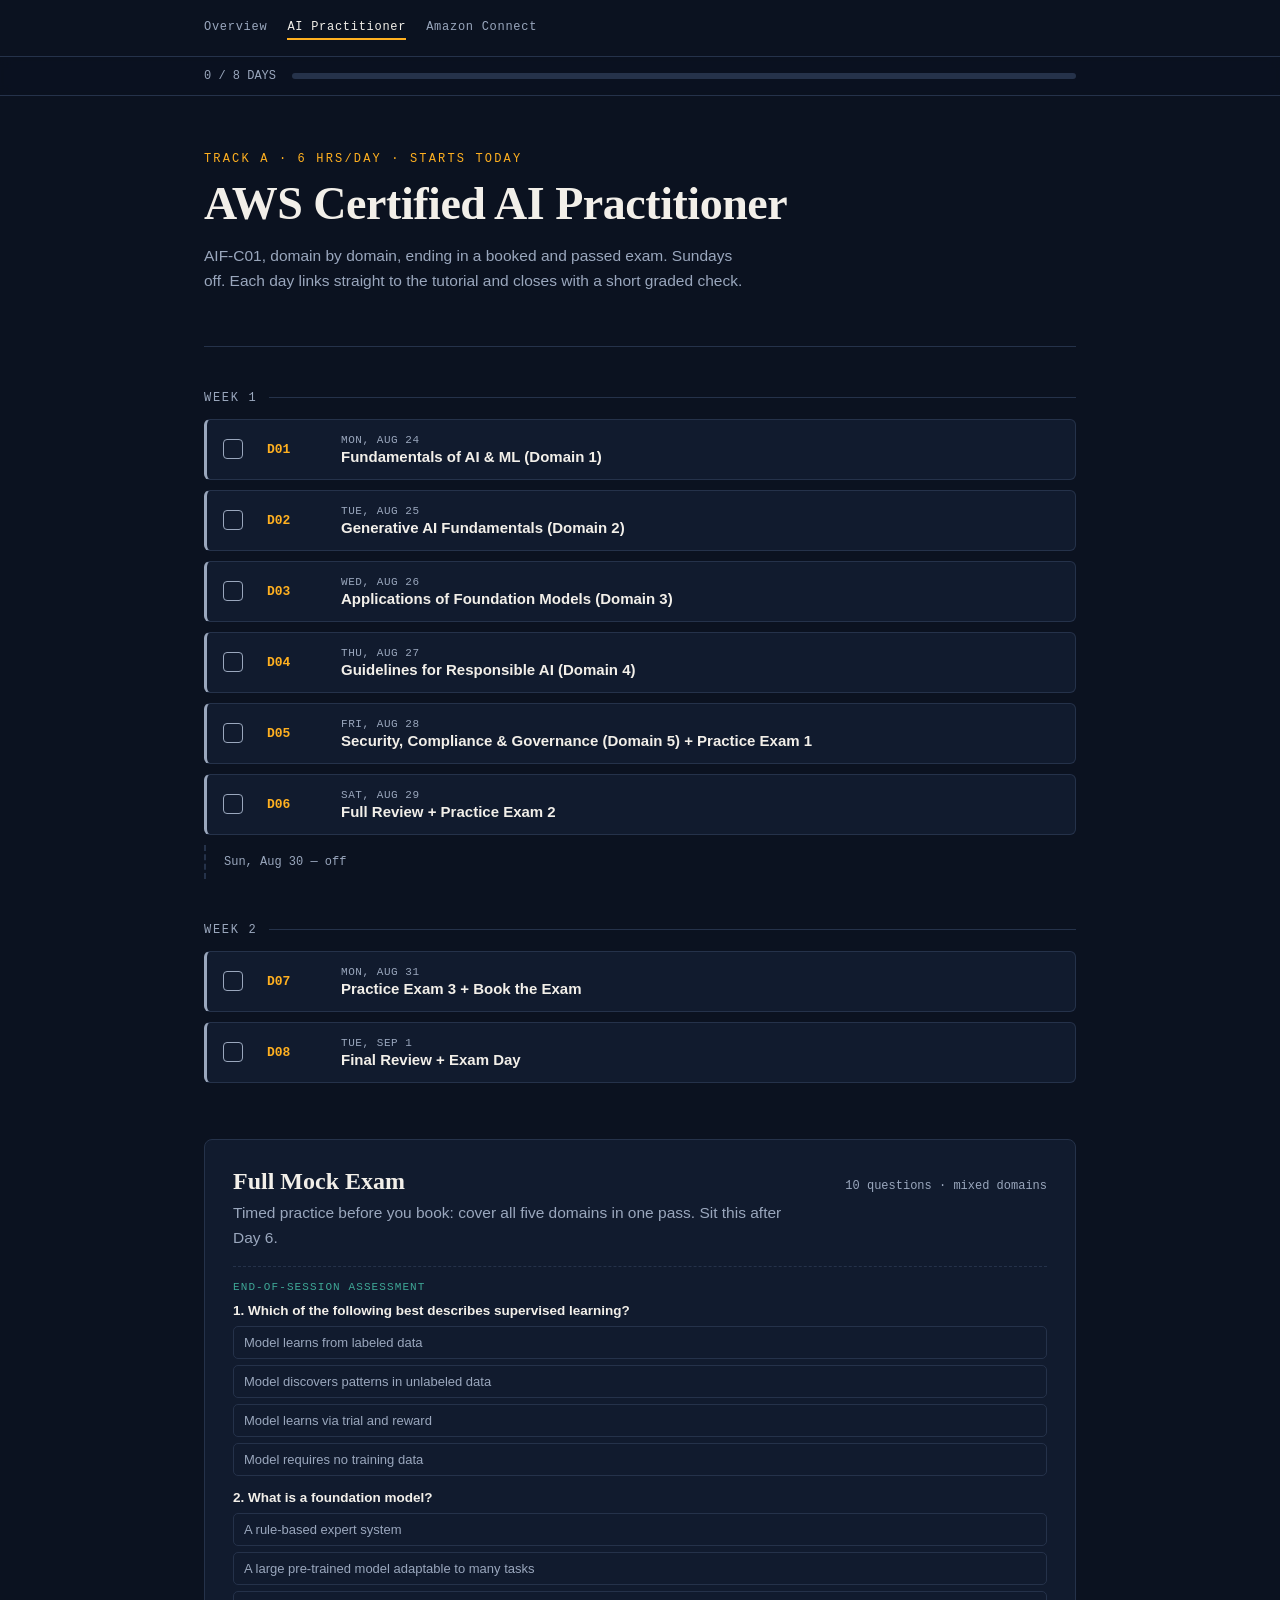
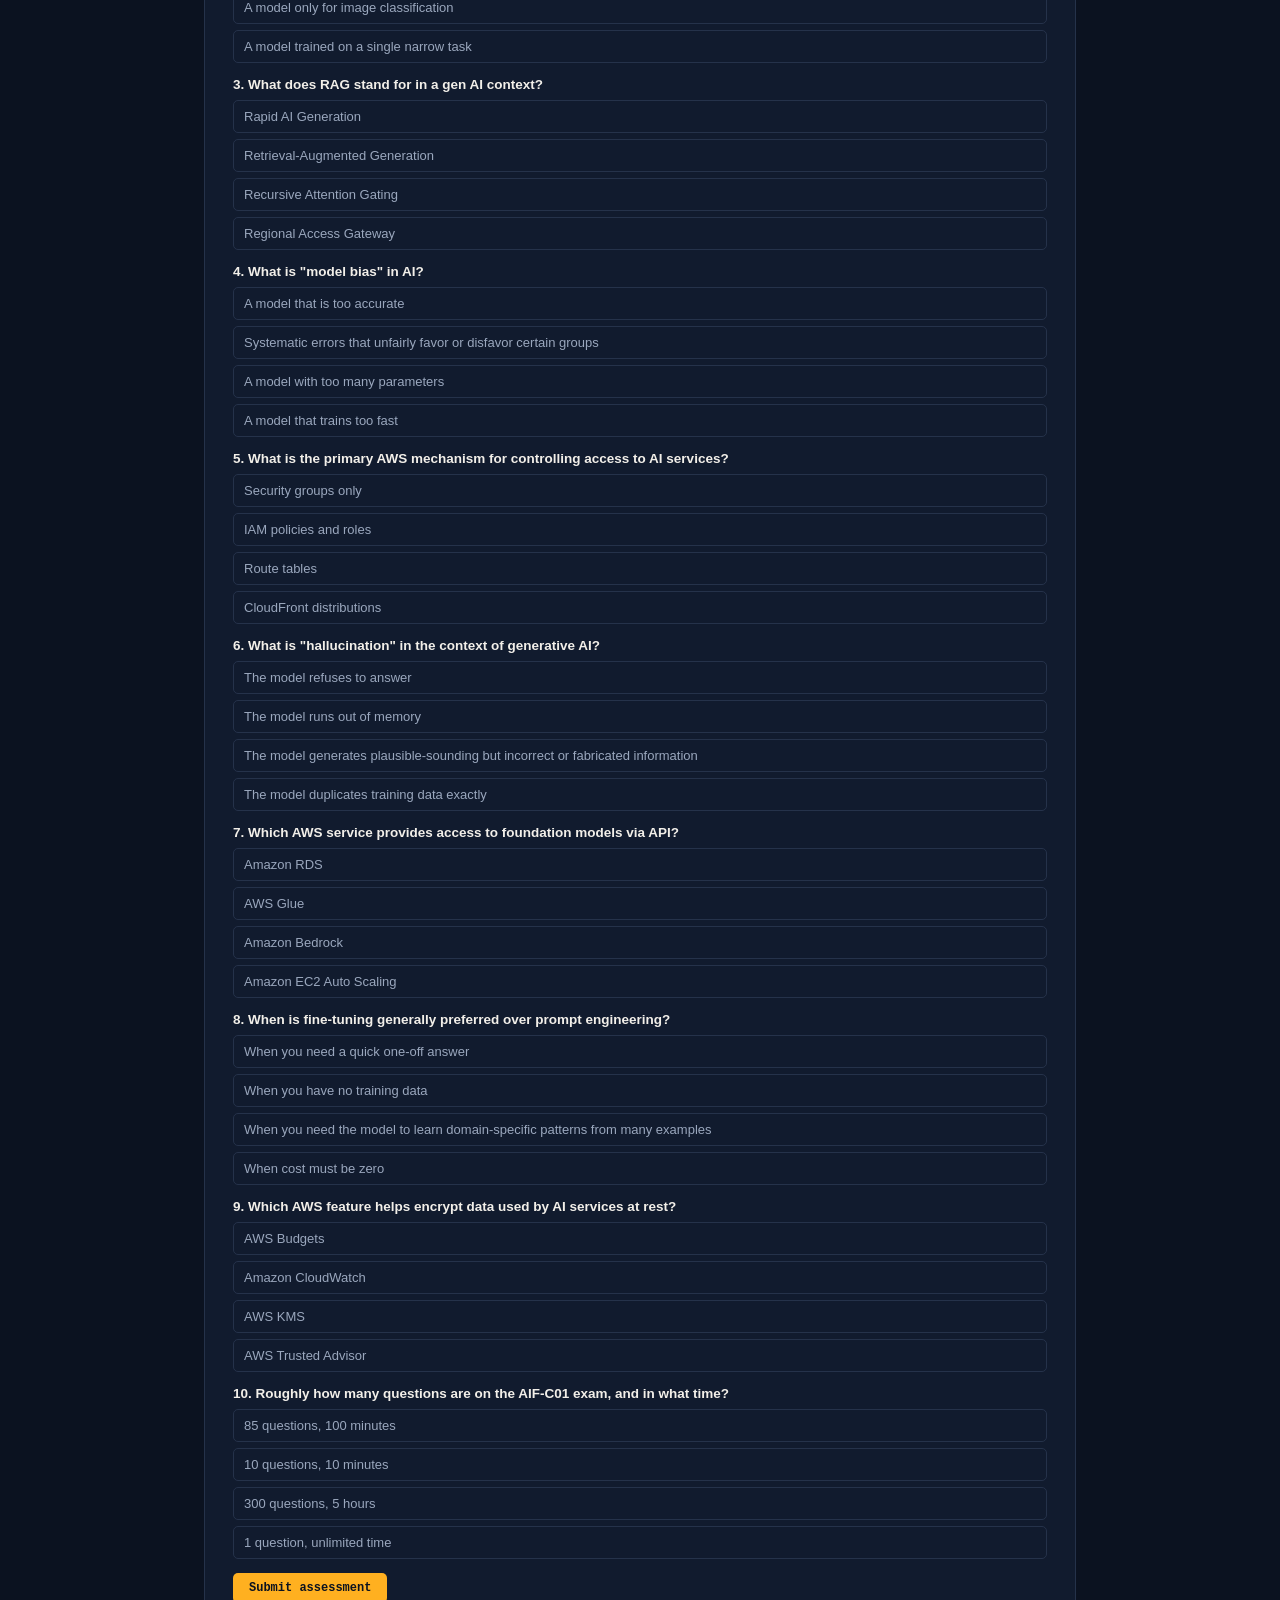
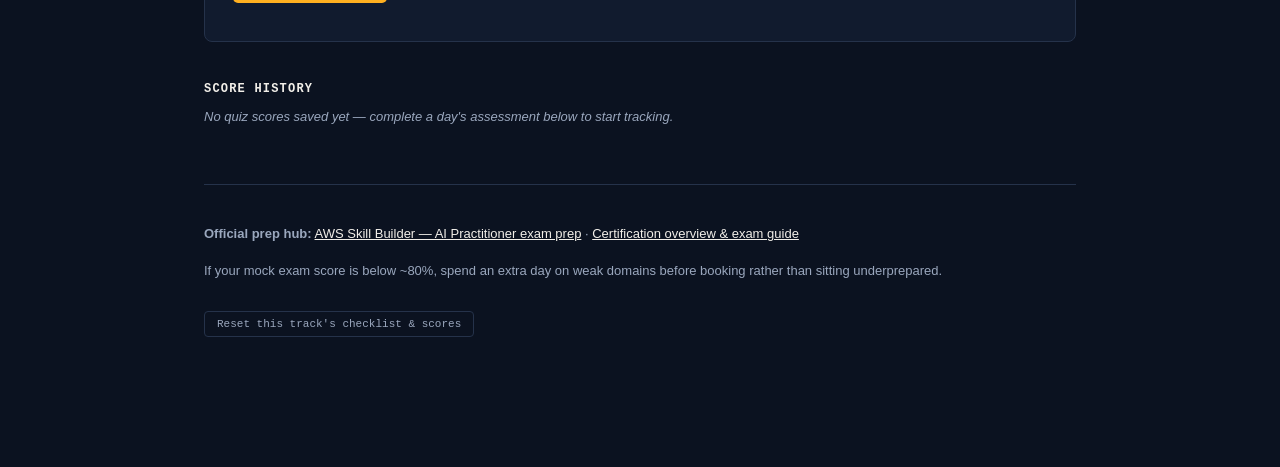
==== ai-practitioner.html @ 24ed1d37 "Add files via upload" ====
<!DOCTYPE html>
<html lang="en">
<head>
<meta charset="UTF-8">
<meta name="viewport" content="width=device-width, initial-scale=1.0">
<title>AWS AI Practitioner Track — Cert Flight Plan</title>
<link rel="stylesheet" href="styles.css">
</head>
<body>
<nav class="top"><div class="nav-inner">
  <a href="index.html">Overview</a>
  <a href="ai-practitioner.html" class="active">AI Practitioner</a>
  <a href="connect.html">Amazon Connect</a>
</div></nav>

<div class="progress-rail"><div class="progress-inner">
  <span class="progress-label" id="progressLabel">0 / 8 DAYS</span>
  <div class="progress-track"><div class="progress-fill" id="progressFill"></div></div>
</div></div>

<div class="wrap">
  <header>
    <p class="eyebrow">Track A · 6 hrs/day · Starts today</p>
    <h1>AWS Certified AI Practitioner</h1>
    <p class="sub">AIF-C01, domain by domain, ending in a booked and passed exam. Sundays off. Each day links straight to the tutorial and closes with a short graded check.</p>
  </header>

  <div id="days"></div>

  <div class="mock-section">
    <div class="mock-head">
      <h2>Full Mock Exam</h2>
      <span class="mock-meta">10 questions · mixed domains</span>
    </div>
    <p class="sub" style="margin-bottom:0;">Timed practice before you book: cover all five domains in one pass. Sit this after Day 6.</p>
    <div id="mockQuiz"></div>
  </div>

  <div class="score-history">
    <h3>Score history</h3>
    <div id="scoreHistory"></div>
  </div>

  <footer>
    <p><b>Official prep hub:</b> <a href="https://skillbuilder.aws/exam-prep/ai-practitioner" target="_blank" rel="noopener">AWS Skill Builder — AI Practitioner exam prep</a> · <a href="https://aws.amazon.com/certification/certified-ai-practitioner/" target="_blank" rel="noopener">Certification overview & exam guide</a></p>
    <p>If your mock exam score is below ~80%, spend an extra day on weak domains before booking rather than sitting underprepared.</p>
    <button class="reset-btn" id="resetBtn">Reset this track's checklist &amp; scores</button>
  </footer>
</div>

<script src="app.js"></script>
<script>
const TRACK = {
  id: 'aif',
  days: [
    { n:1, week:'Week 1', date:'Mon, Aug 24', title:'Fundamentals of AI &amp; ML (Domain 1)',
      tasks:[
        '4 hrs — Domain 1: ML concepts, model types, training vs. inference, AWS AI/ML service map',
        '1 hr — Hands-on: explore Amazon SageMaker console (no training job needed yet)',
        '1 hr — Take the official diagnostic pretest to baseline weak areas'
      ],
      links:[
        {label:'Skill Builder — Exam Prep Course', url:'https://skillbuilder.aws/learn/MTFGB6VC17/exam-prep-overview-aws-certified-ai-practitioner--aifc01--english/R6VBW5VG8R'},
        {label:'Official Pretest', url:'https://skillbuilder.aws/learning-plan/3NRN71QZR2/exam-prep-plan-aws-certified-ai-practitioner-aifc01--english/FBV4STG94B'}
      ],
      quiz:[
        {q:'Which of the following best describes supervised learning?', opts:['Model learns from labeled data','Model discovers patterns in unlabeled data','Model learns via trial and reward','Model requires no training data'], correct:0},
        {q:'What is overfitting?', opts:['Model has too few parameters','Model performs well on training data but poorly on new data','Model trains too quickly','Model underperforms on all data'], correct:1},
        {q:'Which AWS service is a fully managed service to build, train, and deploy ML models?', opts:['Amazon Comprehend','Amazon Textract','Amazon SageMaker','Amazon Polly'], correct:2}
      ]
    },
    { n:2, week:'Week 1', date:'Tue, Aug 25', title:'Generative AI Fundamentals (Domain 2)',
      tasks:[
        '4 hrs — Domain 2: foundation models, prompt engineering, tokens & context windows, Amazon Bedrock',
        '1 hr — Hands-on: try prompts against a model in the Bedrock console playground',
        '1 hr — Udemy course section matching Domain 2 + embedded quiz'
      ],
      links:[
        {label:'Skill Builder — Domain 2 modules', url:'https://skillbuilder.aws/learn/MTFGB6VC17/exam-prep-overview-aws-certified-ai-practitioner--aifc01--english/R6VBW5VG8R'},
        {label:'Amazon Bedrock console', url:'https://aws.amazon.com/bedrock/'},
        {label:'Udemy — AIF-C01 course (Maarek)', url:'https://www.udemy.com/course/aws-ai-practitioner-certified/'}
      ],
      quiz:[
        {q:'What is a foundation model?', opts:['A rule-based expert system','A large pre-trained model adaptable to many tasks','A model only for image classification','A model trained on a single narrow task'], correct:1},
        {q:'Which AWS service provides access to foundation models via API?', opts:['Amazon RDS','AWS Glue','Amazon Bedrock','Amazon EC2 Auto Scaling'], correct:2},
        {q:'What does "prompt engineering" primarily involve?', opts:['Configuring network security groups','Writing training code','Crafting inputs to guide model outputs','Managing IAM roles'], correct:2}
      ]
    },
    { n:3, week:'Week 1', date:'Wed, Aug 26', title:'Applications of Foundation Models (Domain 3)',
      tasks:[
        '4 hrs — Domain 3: RAG, fine-tuning vs. prompting, Bedrock Agents & Knowledge Bases, embeddings',
        '1 hr — Hands-on: set up a simple Knowledge Base against a small doc set in Bedrock',
        '1 hr — Practice questions on Domains 1–3, review every miss'
      ],
      links:[
        {label:'Skill Builder — Domain 3 modules', url:'https://skillbuilder.aws/learn/MTFGB6VC17/exam-prep-overview-aws-certified-ai-practitioner--aifc01--english/R6VBW5VG8R'},
        {label:'Official Practice Question Set', url:'https://skillbuilder.aws/learn/4URFGY63KV/official-practice-question-set-aws-certified-ai-practitioner--aifc01--english/FVG43Y1PAX'}
      ],
      quiz:[
        {q:'What does RAG stand for in a gen AI context?', opts:['Rapid AI Generation','Retrieval-Augmented Generation','Recursive Attention Gating','Regional Access Gateway'], correct:1},
        {q:'When is fine-tuning generally preferred over prompt engineering?', opts:['When you need a quick one-off answer','When you have no training data','When you need the model to learn domain-specific patterns from many examples','When cost must be zero'], correct:2},
        {q:'In Amazon Bedrock, what is a "Knowledge Base" used for?', opts:['Storing IAM policies','Connecting a model to your own data for retrieval-augmented responses','Managing billing alerts','Hosting EC2 AMIs'], correct:1}
      ]
    },
    { n:4, week:'Week 1', date:'Thu, Aug 27', title:'Guidelines for Responsible AI (Domain 4)',
      tasks:[
        '4 hrs — Domain 4: bias, fairness, transparency, explainability, AWS responsible AI tooling',
        '1 hr — Hands-on: review a SageMaker Clarify bias report example',
        '1 hr — Practice questions on Domain 4, review every miss'
      ],
      links:[
        {label:'Skill Builder — Domain 4 modules', url:'https://skillbuilder.aws/learn/MTFGB6VC17/exam-prep-overview-aws-certified-ai-practitioner--aifc01--english/R6VBW5VG8R'},
        {label:'SageMaker Clarify overview', url:'https://aws.amazon.com/sagemaker/clarify/'}
      ],
      quiz:[
        {q:'What is "model bias" in AI?', opts:['A model that is too accurate','Systematic errors that unfairly favor or disfavor certain groups','A model with too many parameters','A model that trains too fast'], correct:1},
        {q:'Which practice helps improve AI transparency?', opts:['Hiding training data sources','Avoiding all testing','Documenting model cards and data lineage','Skipping bias audits'], correct:2},
        {q:'Which AWS tool helps detect bias in ML models?', opts:['Amazon Connect','Amazon SageMaker Clarify','AWS Direct Connect','Amazon Route 53'], correct:1}
      ]
    },
    { n:5, week:'Week 1', date:'Fri, Aug 28', title:'Security, Compliance &amp; Governance (Domain 5) + Practice Exam 1',
      tasks:[
        '3 hrs — Domain 5: IAM for AI services, data protection, model governance, compliance basics',
        '1 hr — Hands-on: review IAM policy examples scoped to Bedrock/SageMaker access',
        '2 hrs — Full-length practice exam #1, timed — review after, not during'
      ],
      links:[
        {label:'Skill Builder — Domain 5 modules', url:'https://skillbuilder.aws/learn/MTFGB6VC17/exam-prep-overview-aws-certified-ai-practitioner--aifc01--english/R6VBW5VG8R'},
        {label:'Tutorials Dojo practice exams', url:'https://tutorialsdojo.com/aws-certified-ai-practitioner-aif-c01/'}
      ],
      quiz:[
        {q:'What is the primary AWS mechanism for controlling access to AI services?', opts:['Security groups only','IAM policies and roles','Route tables','CloudFront distributions'], correct:1},
        {q:'What does "data governance" ensure in an AI system?', opts:['Data is deleted immediately after use','Data is always public','Data is accurate, secure, and used appropriately','Data bypasses encryption'], correct:2},
        {q:'Which AWS feature helps encrypt data used by AI services at rest?', opts:['AWS Budgets','Amazon CloudWatch','AWS KMS','AWS Trusted Advisor'], correct:2}
      ]
    },
    { n:6, week:'Week 1', date:'Sat, Aug 29', title:'Full Review + Practice Exam 2', offAfter:'Sun, Aug 30 — off',
      tasks:[
        '2 hrs — Review practice exam #1 in full, log every missed concept',
        '2 hrs — Re-study weak domains identified from the review',
        '2 hrs — Full-length practice exam #2, timed'
      ],
      links:[
        {label:'Tutorials Dojo practice exams', url:'https://tutorialsdojo.com/aws-certified-ai-practitioner-aif-c01/'},
        {label:'Whizlabs AIF-C01 practice tests', url:'https://www.whizlabs.com/aws-certified-ai-practitioner/'}
      ],
      quiz:[
        {q:'Which is an example of a generative AI use case?', opts:['Static website hosting','Text summarization','Simple SQL query execution','DNS resolution'], correct:1},
        {q:"What's the main benefit of using a managed foundation model service like Bedrock over self-hosting?", opts:['Guaranteed zero cost','No infrastructure to manage, pay-per-use','No need for prompts','Unlimited free training data'], correct:1},
        {q:'What is "hallucination" in the context of generative AI?', opts:['The model refuses to answer','The model runs out of memory','The model generates plausible-sounding but incorrect or fabricated information','The model duplicates training data exactly'], correct:2}
      ]
    },
    { n:7, week:'Week 2', date:'Mon, Aug 31', title:'Practice Exam 3 + Book the Exam',
      tasks:[
        '3 hrs — Full-length practice exam #3, timed — target 85%+ before booking',
        '2 hrs — Review misses, targeted flashcard review of weak domains',
        '1 hr — Book the AIF-C01 exam (testing center or online proctored) for tomorrow'
      ],
      links:[
        {label:'Schedule exam — AWS Certification Account', url:'https://aws.amazon.com/certification/certification-prep/'},
        {label:'Tutorials Dojo practice exams', url:'https://tutorialsdojo.com/aws-certified-ai-practitioner-aif-c01/'}
      ],
      quiz:[
        {q:'Roughly how many questions are on the AIF-C01 exam, and in what time?', opts:['85 questions, 100 minutes','10 questions, 10 minutes','300 questions, 5 hours','1 question, unlimited time'], correct:0},
        {q:'What passing strategy is most effective before an exam?', opts:['Skip all practice exams','Review weak domains identified from practice exams','Only study test-taking tricks','Memorize question banks verbatim'], correct:1},
        {q:'Which resource is the official AWS source for practice questions?', opts:['Random social media posts','Unofficial forums only','AWS Skill Builder Official Practice Question Set','None — no resources exist'], correct:2}
      ]
    },
    { n:8, week:'Week 2', date:'Tue, Sep 1', title:'Final Review + Exam Day',
      tasks:[
        '2 hrs — Light review only: flashcards, key service comparisons (Bedrock vs SageMaker vs Comprehend vs Rekognition)',
        '1 hr — Confirm exam-day logistics (ID rules, online proctor setup if remote)',
        '3 hrs — Sit the AIF-C01 exam'
      ],
      links:[
        {label:'Exam day readiness checklist', url:'https://aws.amazon.com/certification/certification-prep/'},
        {label:'Your badge on Credly (after passing)', url:'https://www.credly.com/'}
      ],
      quiz:[
        {q:'What should you verify before an online proctored exam?', opts:['Nothing is required','Valid photo ID and a clear workspace','A second monitor is required','Notes and textbooks are allowed'], correct:1},
        {q:'After passing, where can you find your digital badge?', opts:['It is mailed on paper only','Credly, linked from your AWS Certification account','There is no badge','Only visible to AWS employees'], correct:1},
        {q:"What's a good next step after AI Practitioner certification?", opts:['Delete all your notes','Never touch AWS again','Pursue a specialty or associate-level AWS certification','Un-enroll from Skill Builder'], correct:2}
      ]
    }
  ],
  mock: [
    {q:'Which of the following best describes supervised learning?', opts:['Model learns from labeled data','Model discovers patterns in unlabeled data','Model learns via trial and reward','Model requires no training data'], correct:0},
    {q:'What is a foundation model?', opts:['A rule-based expert system','A large pre-trained model adaptable to many tasks','A model only for image classification','A model trained on a single narrow task'], correct:1},
    {q:'What does RAG stand for in a gen AI context?', opts:['Rapid AI Generation','Retrieval-Augmented Generation','Recursive Attention Gating','Regional Access Gateway'], correct:1},
    {q:'What is "model bias" in AI?', opts:['A model that is too accurate','Systematic errors that unfairly favor or disfavor certain groups','A model with too many parameters','A model that trains too fast'], correct:1},
    {q:'What is the primary AWS mechanism for controlling access to AI services?', opts:['Security groups only','IAM policies and roles','Route tables','CloudFront distributions'], correct:1},
    {q:'What is "hallucination" in the context of generative AI?', opts:['The model refuses to answer','The model runs out of memory','The model generates plausible-sounding but incorrect or fabricated information','The model duplicates training data exactly'], correct:2},
    {q:'Which AWS service provides access to foundation models via API?', opts:['Amazon RDS','AWS Glue','Amazon Bedrock','Amazon EC2 Auto Scaling'], correct:2},
    {q:'When is fine-tuning generally preferred over prompt engineering?', opts:['When you need a quick one-off answer','When you have no training data','When you need the model to learn domain-specific patterns from many examples','When cost must be zero'], correct:2},
    {q:'Which AWS feature helps encrypt data used by AI services at rest?', opts:['AWS Budgets','Amazon CloudWatch','AWS KMS','AWS Trusted Advisor'], correct:2},
    {q:'Roughly how many questions are on the AIF-C01 exam, and in what time?', opts:['85 questions, 100 minutes','10 questions, 10 minutes','300 questions, 5 hours','1 question, unlimited time'], correct:0}
  ]
};
buildTrack(TRACK);
</script>
</body>
</html>
---- styles.css ----
:root{
  --bg:#0B1220; --bg-strip:#111B2E; --ink:#F2EFE9; --ink-dim:#9AA7BD;
  --rule:#25324A; --amber:#FFB020; --teal:#3FA796; --coral:#FF6B5E;
  --done-bg:#132A22;
}
*{box-sizing:border-box;}
html{scroll-behavior:smooth;}
body{margin:0;background:var(--bg);color:var(--ink);font-family:'IBM Plex Sans',Inter,-apple-system,sans-serif;-webkit-font-smoothing:antialiased;}
.wrap{max-width:920px;margin:0 auto;padding:0 24px 120px;}

nav.top{border-bottom:1px solid var(--rule);}
.nav-inner{max-width:920px;margin:0 auto;padding:16px 24px;display:flex;gap:20px;align-items:center;font-family:'IBM Plex Mono',monospace;font-size:12px;letter-spacing:.06em;}
.nav-inner a{color:var(--ink-dim);text-decoration:none;padding:4px 0;border-bottom:2px solid transparent;}
.nav-inner a.active{color:var(--ink);border-bottom-color:var(--amber);}
.nav-inner a:hover{color:var(--ink);}

header{padding:56px 0 28px;border-bottom:1px solid var(--rule);}
.eyebrow{font-family:'IBM Plex Mono',monospace;font-size:12px;letter-spacing:.18em;text-transform:uppercase;color:var(--amber);margin:0 0 14px;}
.eyebrow.teal{color:var(--teal);}
h1{font-family:Georgia,'Times New Roman',serif;font-weight:700;font-size:clamp(30px,5vw,46px);line-height:1.05;margin:0 0 16px;letter-spacing:-0.01em;}
.sub{color:var(--ink-dim);font-size:15.5px;line-height:1.6;max-width:64ch;margin:0 0 24px;}

.progress-rail{position:sticky;top:0;z-index:20;background:rgba(11,18,32,0.94);backdrop-filter:blur(6px);border-bottom:1px solid var(--rule);}
.progress-inner{max-width:920px;margin:0 auto;padding:12px 24px;display:flex;align-items:center;gap:16px;}
.progress-track{flex:1;height:6px;background:var(--rule);border-radius:3px;overflow:hidden;}
.progress-fill{height:100%;width:0%;background:linear-gradient(90deg,var(--coral),var(--amber));transition:width .4s ease;}
.progress-label{font-family:'IBM Plex Mono',monospace;font-size:12px;color:var(--ink-dim);white-space:nowrap;}

.week-title{font-family:'IBM Plex Mono',monospace;font-size:12px;letter-spacing:.14em;text-transform:uppercase;color:var(--ink-dim);margin:44px 0 14px;display:flex;align-items:center;gap:12px;}
.week-title::after{content:"";flex:1;height:1px;background:var(--rule);}
.off-day{font-family:'IBM Plex Mono',monospace;font-size:12px;color:var(--ink-dim);padding:10px 0 10px 18px;border-left:2px dashed var(--rule);margin:6px 0;}

.strip{border:1px solid var(--rule);border-left:3px solid var(--ink-dim);background:var(--bg-strip);border-radius:6px;margin-bottom:10px;}
.strip.done{border-left-color:var(--teal);background:var(--done-bg);}
.strip-head{display:grid;grid-template-columns:28px 58px 1fr;align-items:center;gap:16px;padding:14px 16px;cursor:pointer;}
.chk{width:20px;height:20px;border:1.5px solid var(--ink-dim);border-radius:4px;display:flex;align-items:center;justify-content:center;flex-shrink:0;}
.strip.done .chk{background:var(--teal);border-color:var(--teal);}
.chk svg{width:13px;height:13px;opacity:0;}
.strip.done .chk svg{opacity:1;}
.daynum{font-family:'IBM Plex Mono',monospace;font-size:13px;color:var(--amber);font-weight:600;}
.strip.done .daynum{color:var(--teal);}
.head-date{font-family:'IBM Plex Mono',monospace;font-size:11px;color:var(--ink-dim);letter-spacing:.05em;}
.head-title{font-size:15px;font-weight:600;margin-top:2px;}
.strip.done .head-title{color:var(--ink-dim);text-decoration:line-through;text-decoration-color:var(--rule);}

.strip-body{max-height:0;overflow:hidden;transition:max-height .25s ease,padding .25s ease;padding:0 16px;}
.strip.open .strip-body{max-height:1400px;padding:0 16px 18px 62px;}
.task{font-size:13.5px;line-height:1.6;color:var(--ink-dim);padding:5px 0;}
.task b{color:var(--ink);font-weight:600;}
.links{display:flex;flex-wrap:wrap;gap:8px;margin:10px 0 14px;}
.links a{font-family:'IBM Plex Mono',monospace;font-size:11.5px;color:var(--amber);text-decoration:none;border:1px solid rgba(255,176,32,0.35);padding:5px 10px;border-radius:4px;background:rgba(255,176,32,0.06);}
.links a:hover{background:rgba(255,176,32,0.14);}
.note{margin:10px 0;font-size:12.5px;color:var(--amber);background:rgba(255,176,32,0.08);border-left:2px solid var(--amber);padding:8px 10px;border-radius:0 4px 4px 0;}

.quiz{margin-top:16px;padding-top:14px;border-top:1px dashed var(--rule);}
.quiz-title{font-family:'IBM Plex Mono',monospace;font-size:11px;letter-spacing:.1em;text-transform:uppercase;color:var(--teal);margin-bottom:10px;}
.q{margin-bottom:14px;}
.q-text{font-size:13.5px;font-weight:600;color:var(--ink);margin-bottom:8px;}
.opts{display:flex;flex-direction:column;gap:6px;}
.opt{font-size:13px;padding:8px 10px;border:1px solid var(--rule);border-radius:5px;cursor:pointer;color:var(--ink-dim);}
.opt:hover{border-color:var(--ink-dim);}
.opt.selected{border-color:var(--amber);color:var(--ink);}
.opt.correct{border-color:var(--teal);background:rgba(63,167,150,0.12);color:var(--ink);}
.opt.incorrect{border-color:var(--coral);background:rgba(255,107,94,0.1);color:var(--ink);}
.quiz-btn{font-family:'IBM Plex Mono',monospace;font-size:12px;color:var(--bg);background:var(--amber);border:none;padding:8px 16px;border-radius:5px;cursor:pointer;font-weight:600;}
.quiz-btn:hover{opacity:.9;}
.quiz-result{margin-top:10px;font-family:'IBM Plex Mono',monospace;font-size:12.5px;color:var(--ink);}
.quiz-result.saved{color:var(--teal);}

.mock-section{margin-top:56px;padding:28px;border:1px solid var(--rule);border-radius:8px;background:var(--bg-strip);}
.mock-head{display:flex;align-items:baseline;justify-content:space-between;flex-wrap:wrap;gap:10px;margin-bottom:6px;}
.mock-head h2{font-family:Georgia,serif;font-size:24px;margin:0;}
.mock-meta{font-family:'IBM Plex Mono',monospace;font-size:12px;color:var(--ink-dim);}

.score-history{margin-top:40px;}
.score-history h3{font-family:'IBM Plex Mono',monospace;font-size:12px;letter-spacing:.1em;text-transform:uppercase;color:var(--ink);margin-bottom:12px;}
table.scores{width:100%;border-collapse:collapse;font-size:13px;}
table.scores th,table.scores td{text-align:left;padding:8px 10px;border-bottom:1px solid var(--rule);color:var(--ink-dim);}
table.scores th{font-family:'IBM Plex Mono',monospace;font-size:11px;text-transform:uppercase;letter-spacing:.06em;color:var(--ink);}
table.scores td.score-good{color:var(--teal);font-weight:600;}
table.scores td.score-bad{color:var(--coral);font-weight:600;}
.empty-note{font-size:13px;color:var(--ink-dim);font-style:italic;}

footer{margin-top:60px;padding-top:24px;border-top:1px solid var(--rule);font-size:13px;color:var(--ink-dim);line-height:1.8;}
footer a{color:var(--ink);}
.reset-btn{font-family:'IBM Plex Mono',monospace;font-size:11px;color:var(--ink-dim);background:none;border:1px solid var(--rule);padding:6px 12px;border-radius:4px;cursor:pointer;margin-top:16px;}
.reset-btn:hover{border-color:var(--ink-dim);color:var(--ink);}

@media (max-width:560px){header{padding-top:40px;}}
:focus-visible{outline:2px solid var(--amber);outline-offset:2px;}
@media (prefers-reduced-motion:reduce){*{transition:none !important;scroll-behavior:auto !important;}}
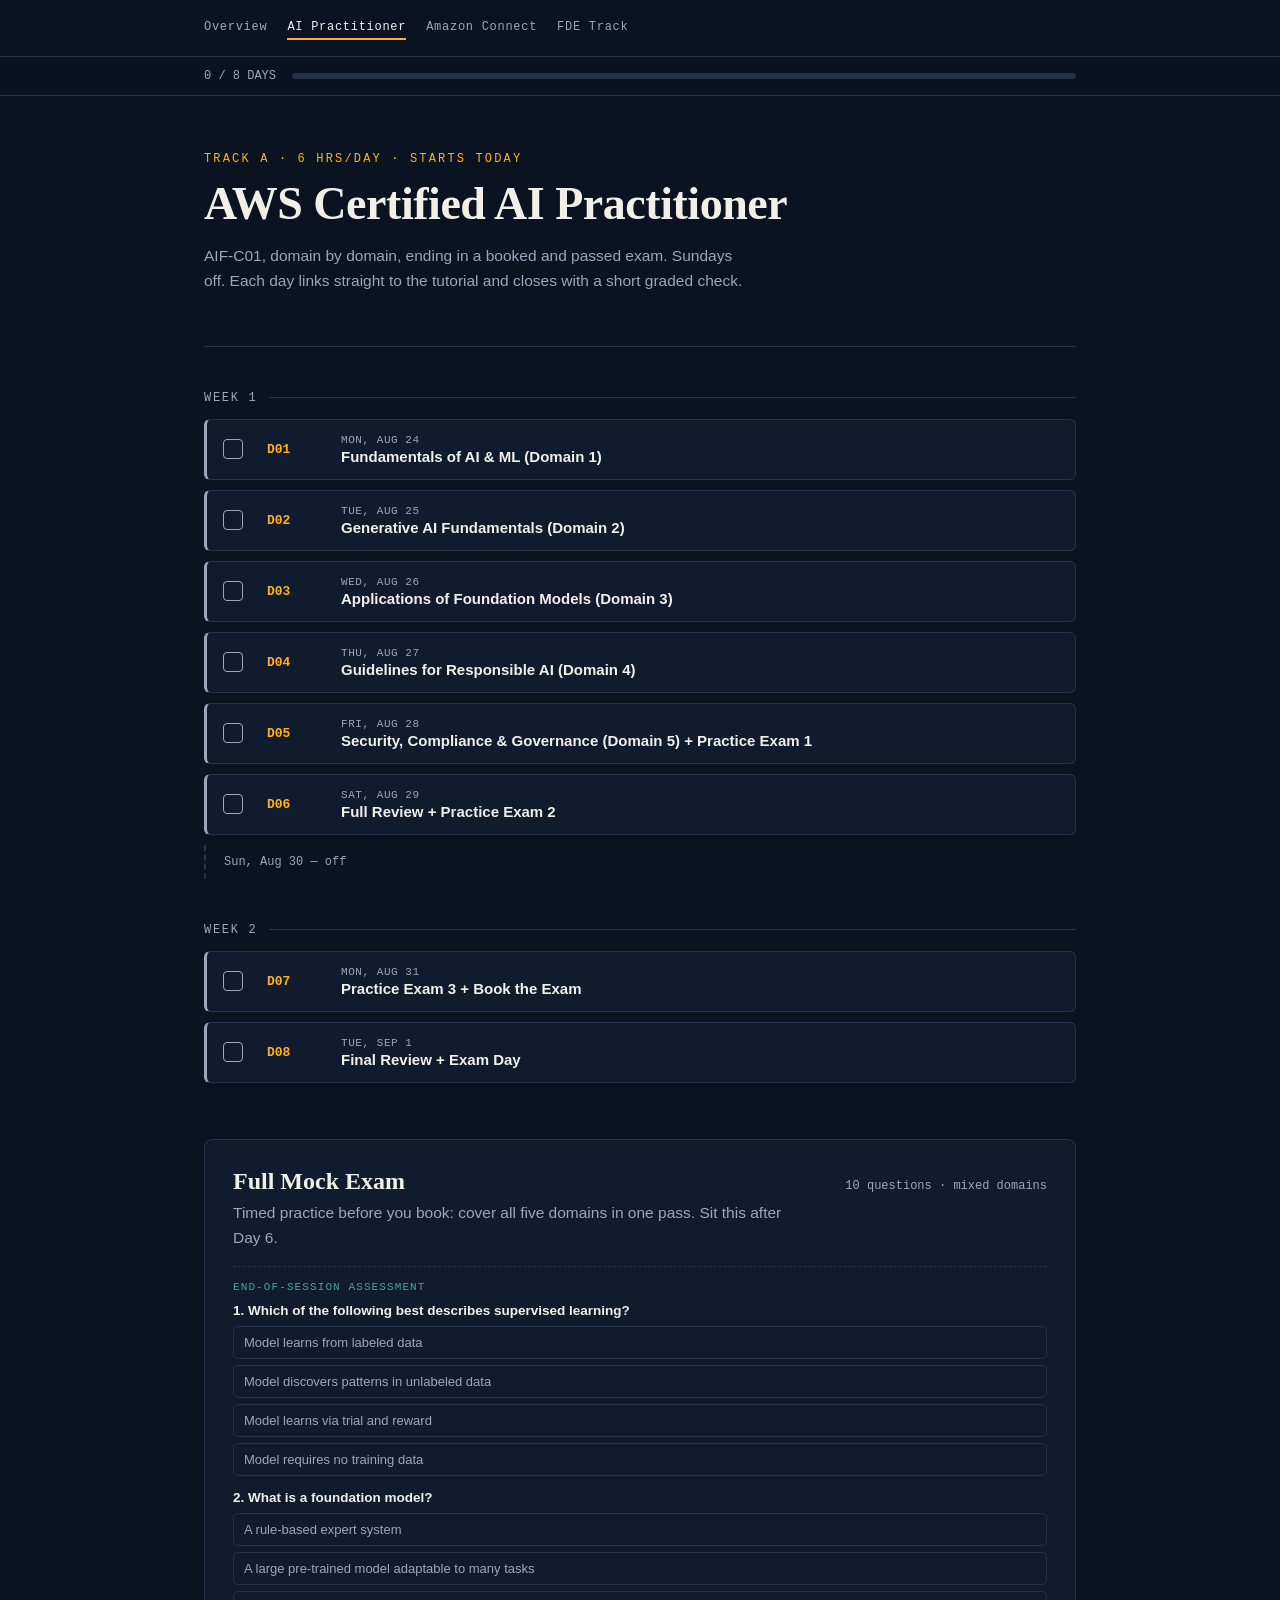
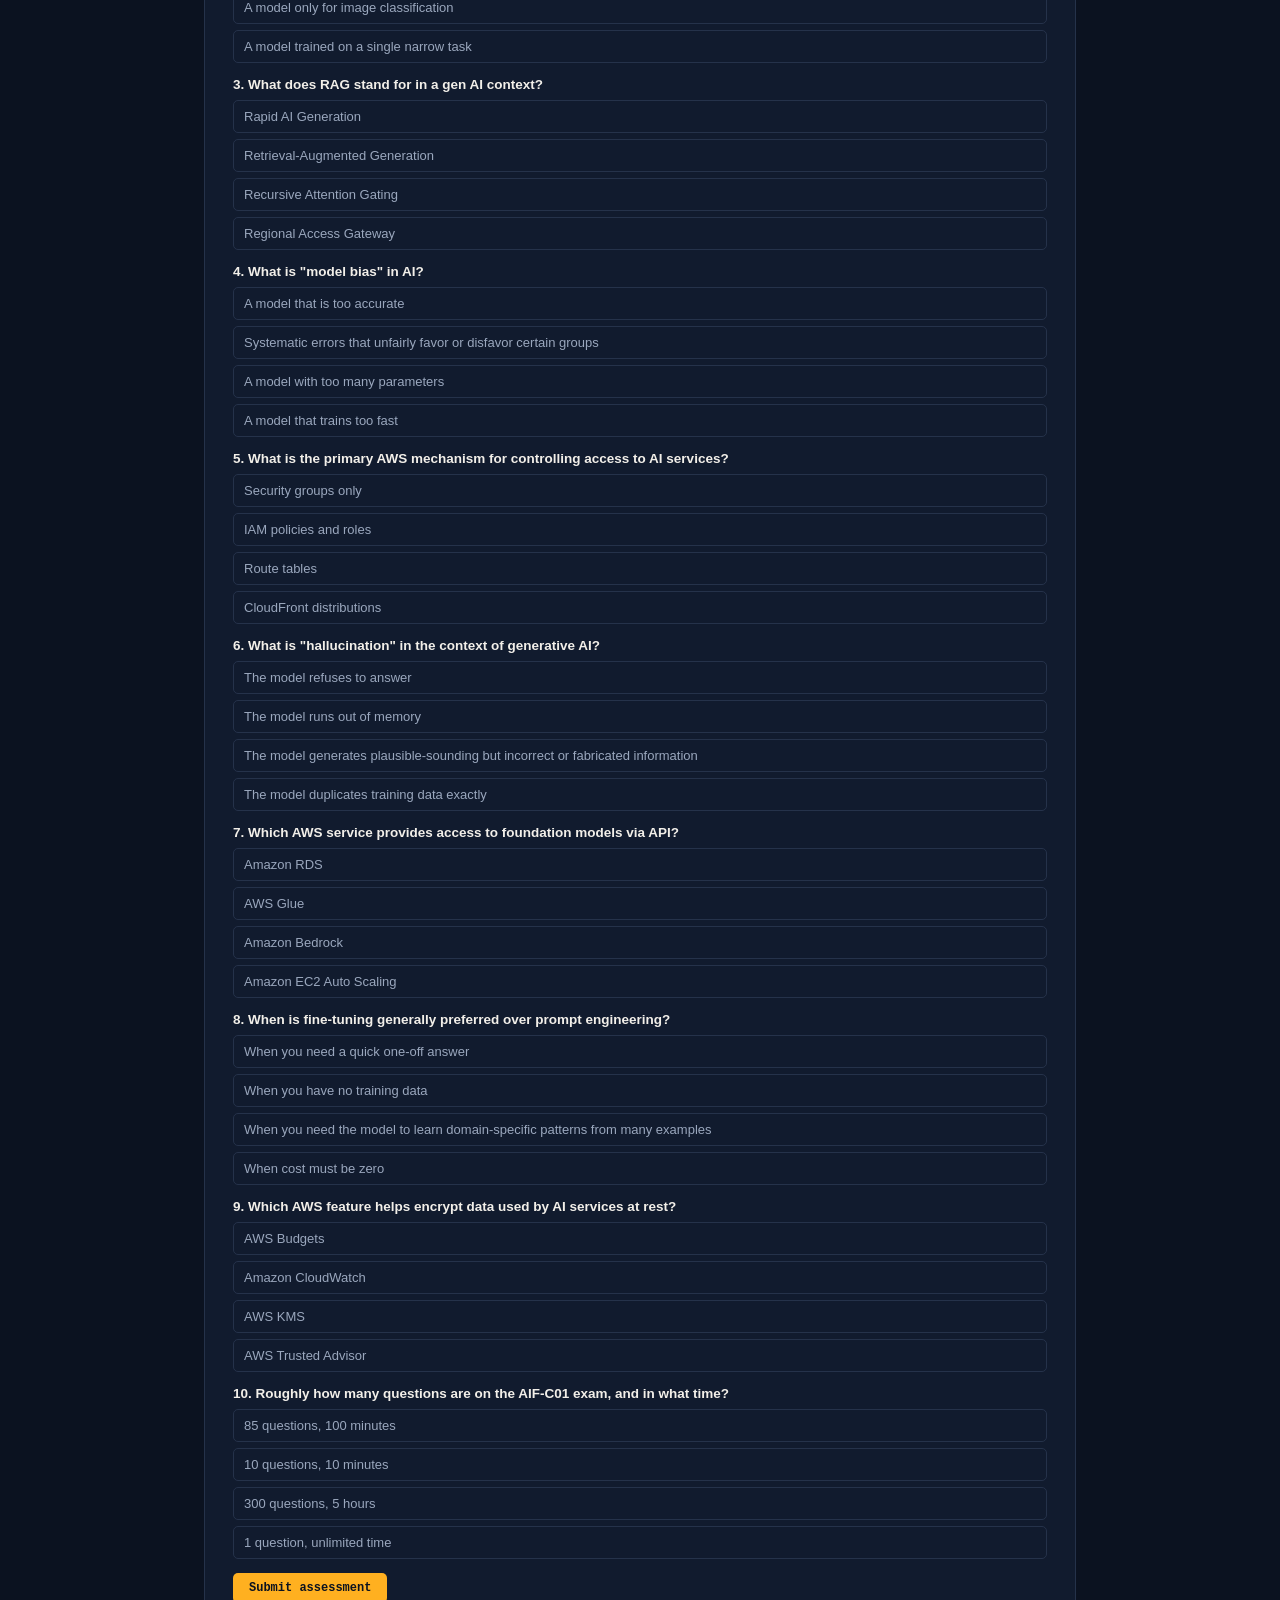
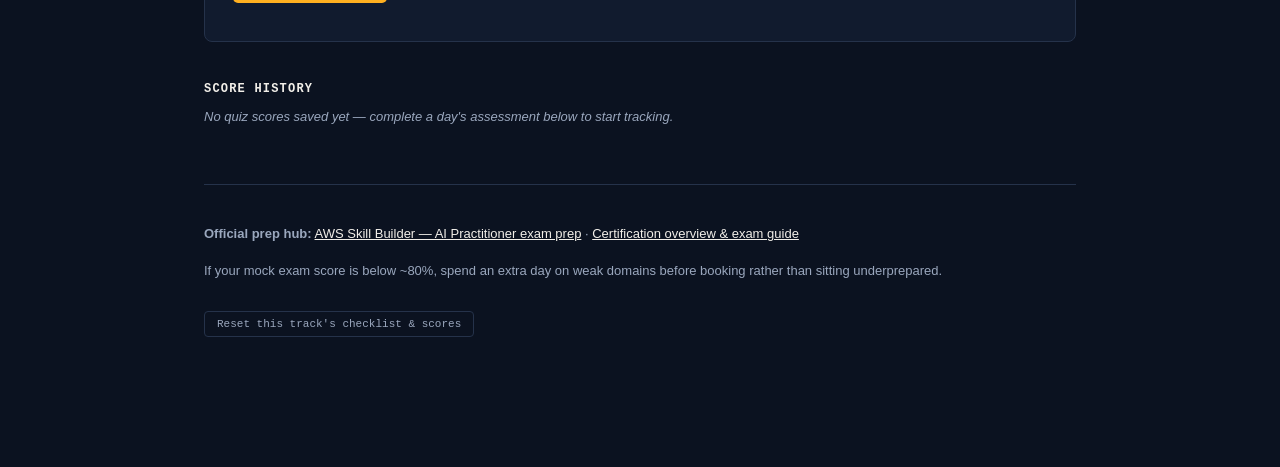
==== commit 3d12001b: "Add files via upload" ====
--- a/ai-practitioner.html
+++ b/ai-practitioner.html
@@ -11,6 +11,7 @@
   <a href="index.html">Overview</a>
   <a href="ai-practitioner.html" class="active">AI Practitioner</a>
   <a href="connect.html">Amazon Connect</a>
+  <a href="fde.html">FDE Track</a>
 </div></nav>
 
 <div class="progress-rail"><div class="progress-inner">
--- a/styles.css
+++ b/styles.css
@@ -52,6 +52,15 @@
 .links a:hover{background:rgba(255,176,32,0.14);}
 .note{margin:10px 0;font-size:12.5px;color:var(--amber);background:rgba(255,176,32,0.08);border-left:2px solid var(--amber);padding:8px 10px;border-radius:0 4px 4px 0;}
 
+.setup{margin-top:14px;padding-top:14px;border-top:1px dashed var(--rule);}
+.setup-title{font-family:'IBM Plex Mono',monospace;font-size:11px;letter-spacing:.1em;text-transform:uppercase;color:var(--amber);margin-bottom:10px;}
+.setup-steps{margin:0;padding-left:20px;}
+.setup-steps li{font-size:13px;line-height:1.7;color:var(--ink-dim);margin-bottom:6px;}
+.setup-steps li b{color:var(--ink);}
+code{font-family:'IBM Plex Mono',monospace;font-size:12px;background:rgba(255,176,32,0.08);color:var(--amber);padding:1px 5px;border-radius:3px;}
+pre{background:#0a0f1a;border:1px solid var(--rule);border-radius:5px;padding:10px 12px;overflow-x:auto;margin:8px 0;}
+pre code{background:none;padding:0;color:var(--teal);}
+
 .quiz{margin-top:16px;padding-top:14px;border-top:1px dashed var(--rule);}
 .quiz-title{font-family:'IBM Plex Mono',monospace;font-size:11px;letter-spacing:.1em;text-transform:uppercase;color:var(--teal);margin-bottom:10px;}
 .q{margin-bottom:14px;}
